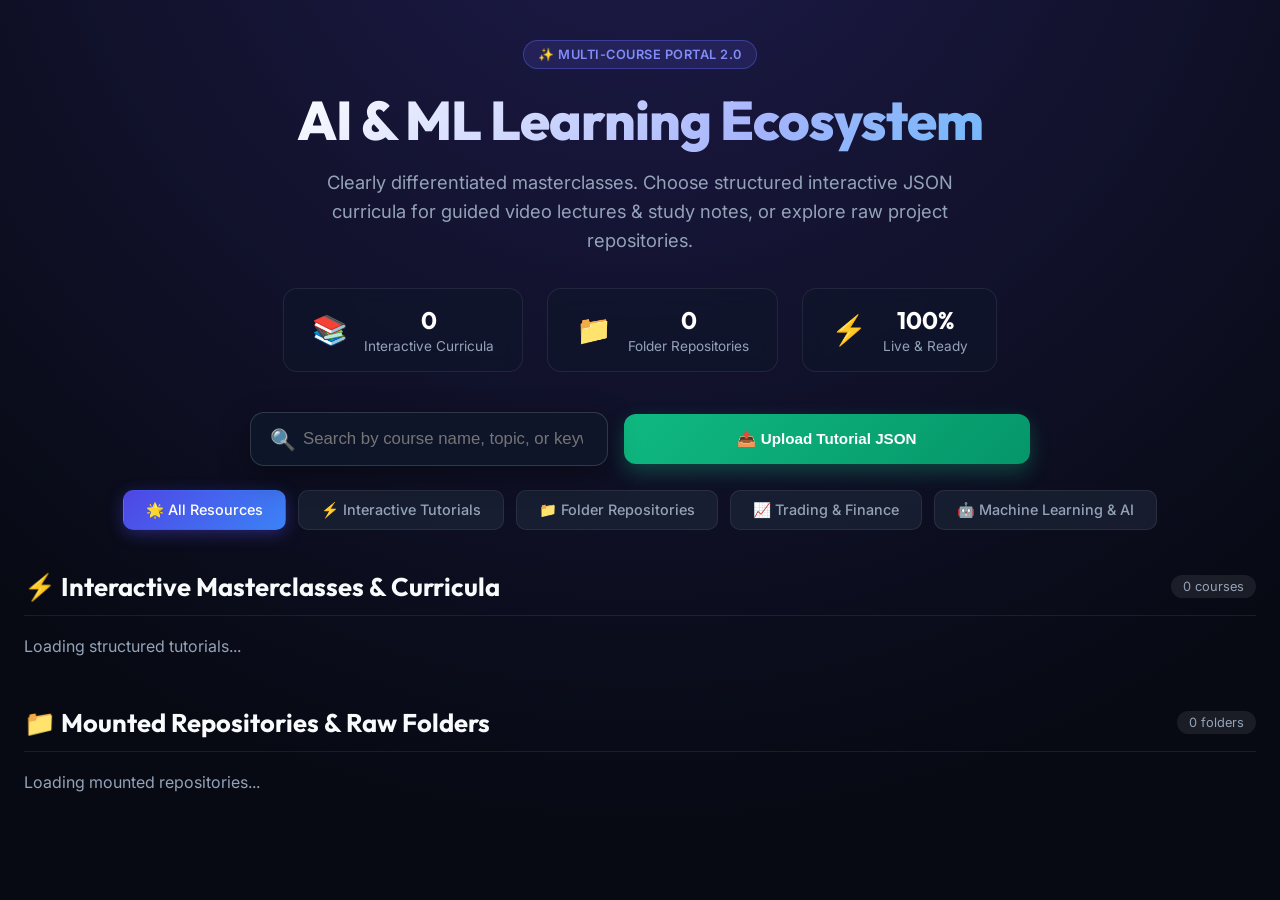
==== index.html @ dd0dc94d "initial commit" ====
<!DOCTYPE html>
<html lang="en">
<head>
    <meta charset="UTF-8">
    <meta name="viewport" content="width=device-width, initial-scale=1.0">
    <title>🚀 AI & ML Learning Ecosystem</title>
    <link rel="icon" href="data:image/svg+xml,<svg xmlns=%22http://www.w3.org/2000/svg%22 viewBox=%220 0 100 100%22><text y=%22.9em%22 font-size=%2290%22>🚀</text></svg>">
    <link href="https://fonts.googleapis.com/css2?family=Outfit:wght@400;500;600;700;800&family=Inter:wght@300;400;500;600&display=swap" rel="stylesheet">
    <style>
        :root {
            --bg-dark: #070a13;
            --bg-card: rgba(26, 35, 51, 0.75);
            --bg-card-hover: rgba(36, 48, 71, 0.85);
            --border: rgba(255, 255, 255, 0.08);
            --border-hover: rgba(255, 255, 255, 0.2);
            --primary: #6366f1;
            --primary-glow: rgba(99, 102, 241, 0.35);
            --emerald: #10b981;
            --emerald-glow: rgba(16, 185, 129, 0.35);
            --cyan: #06b6d4;
            --amber: #f59e0b;
            --text-main: #f8fafc;
            --text-muted: #94a3b8;
        }

        * {
            box-sizing: border-box;
            margin: 0;
            padding: 0;
        }

        body {
            font-family: 'Inter', sans-serif;
            background: radial-gradient(circle at 50% -20%, #1e1b4b 0%, var(--bg-dark) 80%);
            color: var(--text-main);
            min-height: 100vh;
            padding: 40px 24px 80px 24px;
            overflow-x: hidden;
        }

        /* Top Bar / Hero */
        .hero {
            max-width: 1240px;
            margin: 0 auto 40px auto;
            text-align: center;
        }

        .badge-pill {
            display: inline-flex;
            align-items: center;
            gap: 8px;
            padding: 6px 14px;
            background: rgba(99, 102, 241, 0.15);
            border: 1px solid rgba(99, 102, 241, 0.4);
            border-radius: 30px;
            font-size: 0.8rem;
            font-weight: 600;
            color: #818cf8;
            letter-spacing: 0.5px;
            text-transform: uppercase;
            margin-bottom: 20px;
        }

        h1 {
            font-family: 'Outfit', sans-serif;
            font-size: 3.4rem;
            font-weight: 800;
            letter-spacing: -1px;
            line-height: 1.15;
            background: linear-gradient(135deg, #ffffff 20%, #a5b4fc 60%, #38bdf8 100%);
            -webkit-background-clip: text;
            -webkit-text-fill-color: transparent;
            margin-bottom: 16px;
        }

        .subtitle {
            color: var(--text-muted);
            font-size: 1.15rem;
            max-width: 680px;
            margin: 0 auto 32px auto;
            line-height: 1.6;
        }

        /* Stats Bar */
        .stats-bar {
            display: flex;
            justify-content: center;
            gap: 24px;
            flex-wrap: wrap;
            margin-bottom: 40px;
        }

        .stat-card {
            background: rgba(15, 23, 42, 0.6);
            border: 1px solid var(--border);
            border-radius: 14px;
            padding: 16px 28px;
            display: flex;
            align-items: center;
            gap: 16px;
            backdrop-filter: blur(8px);
        }

        .stat-icon {
            font-size: 1.8rem;
        }

        .stat-info h4 {
            font-family: 'Outfit', sans-serif;
            font-size: 1.5rem;
            font-weight: 700;
            color: #fff;
        }

        .stat-info span {
            font-size: 0.85rem;
            color: var(--text-muted);
        }

        /* Search & Controls */
        .controls {
            max-width: 1240px;
            margin: 0 auto 40px auto;
            display: flex;
            flex-direction: column;
            gap: 24px;
            align-items: center;
        }

        .search-container {
            width: 100%;
            max-width: 580px;
            position: relative;
        }

        .search-container input {
            width: 100%;
            padding: 16px 24px 16px 52px;
            border-radius: 14px;
            background: rgba(15, 23, 42, 0.85);
            border: 1px solid rgba(255, 255, 255, 0.15);
            color: white;
            font-size: 1.05rem;
            outline: none;
            transition: all 0.3s ease;
            box-shadow: 0 10px 30px rgba(0, 0, 0, 0.4);
        }

        .search-container input:focus {
            border-color: var(--cyan);
            box-shadow: 0 0 0 4px rgba(6, 182, 212, 0.2);
        }

        .search-icon {
            position: absolute;
            left: 20px;
            top: 50%;
            transform: translateY(-50%);
            color: var(--text-muted);
            font-size: 1.3rem;
        }

        /* Filter Tabs */
        .filter-tabs {
            display: flex;
            gap: 12px;
            flex-wrap: wrap;
            justify-content: center;
        }

        .tab-btn {
            background: rgba(30, 41, 59, 0.6);
            border: 1px solid var(--border);
            color: var(--text-muted);
            padding: 10px 22px;
            border-radius: 10px;
            font-family: 'Inter', sans-serif;
            font-size: 0.9rem;
            font-weight: 500;
            cursor: pointer;
            transition: all 0.25s ease;
            display: flex;
            align-items: center;
            gap: 8px;
        }

        .tab-btn:hover {
            color: #fff;
            background: rgba(51, 65, 85, 0.8);
            border-color: rgba(255, 255, 255, 0.25);
        }

        .tab-btn.active {
            background: linear-gradient(135deg, #4f46e5, #3b82f6);
            color: #fff;
            border-color: transparent;
            box-shadow: 0 4px 16px rgba(79, 70, 229, 0.4);
        }

        /* Content Sections */
        .main-container {
            max-width: 1240px;
            margin: 0 auto;
        }

        .section-header {
            display: flex;
            align-items: center;
            justify-content: space-between;
            margin: 40px 0 20px 0;
            padding-bottom: 12px;
            border-bottom: 1px solid var(--border);
        }

        .section-header h2 {
            font-family: 'Outfit', sans-serif;
            font-size: 1.6rem;
            font-weight: 700;
            display: flex;
            align-items: center;
            gap: 12px;
        }

        .section-badge {
            background: rgba(255, 255, 255, 0.08);
            padding: 4px 12px;
            border-radius: 20px;
            font-size: 0.8rem;
            color: var(--text-muted);
        }

        .grid {
            display: grid;
            grid-template-columns: repeat(auto-fill, minmax(360px, 1fr));
            gap: 24px;
        }

        /* Cards */
        .card {
            background: var(--bg-card);
            border: 1px solid var(--border);
            border-radius: 18px;
            padding: 28px;
            display: flex;
            flex-direction: column;
            justify-content: space-between;
            backdrop-filter: blur(16px);
            transition: all 0.3s cubic-bezier(0.16, 1, 0.3, 1);
            position: relative;
            overflow: hidden;
        }

        .card:hover {
            transform: translateY(-6px);
            background: var(--bg-card-hover);
        }

        /* Interactive Tutorial Card Styling */
        .card.tutorial {
            border-color: rgba(16, 185, 129, 0.35);
            background: linear-gradient(145deg, rgba(16, 185, 129, 0.06) 0%, rgba(30, 41, 59, 0.8) 100%);
        }

        .card.tutorial:hover {
            border-color: rgba(16, 185, 129, 0.7);
            box-shadow: 0 16px 36px rgba(16, 185, 129, 0.18);
        }

        .card.tutorial::before {
            content: '';
            position: absolute;
            top: 0;
            left: 0;
            right: 0;
            height: 4px;
            background: linear-gradient(90deg, #10b981, #06b6d4);
        }

        /* Folder Repo Card Styling */
        .card.repo {
            border-color: rgba(99, 102, 241, 0.3);
        }

        .card.repo:hover {
            border-color: rgba(99, 102, 241, 0.6);
            box-shadow: 0 16px 36px rgba(99, 102, 241, 0.15);
        }

        .card-top {
            display: flex;
            align-items: flex-start;
            justify-content: space-between;
            margin-bottom: 20px;
        }

        .card-icon-wrap {
            width: 58px;
            height: 58px;
            border-radius: 14px;
            display: flex;
            align-items: center;
            justify-content: center;
            font-size: 2rem;
        }

        .tutorial .card-icon-wrap {
            background: rgba(16, 185, 129, 0.15);
            border: 1px solid rgba(16, 185, 129, 0.3);
        }

        .repo .card-icon-wrap {
            background: rgba(99, 102, 241, 0.15);
            border: 1px solid rgba(99, 102, 241, 0.3);
        }

        .type-pill {
            font-size: 0.75rem;
            font-weight: 700;
            padding: 6px 12px;
            border-radius: 20px;
            text-transform: uppercase;
            letter-spacing: 0.6px;
        }

        .tutorial .type-pill {
            background: rgba(16, 185, 129, 0.2);
            color: #34d399;
            border: 1px solid rgba(16, 185, 129, 0.4);
        }

        .repo .type-pill {
            background: rgba(99, 102, 241, 0.2);
            color: #818cf8;
            border: 1px solid rgba(99, 102, 241, 0.4);
        }

        .card h3 {
            font-family: 'Outfit', sans-serif;
            font-size: 1.35rem;
            font-weight: 700;
            color: #fff;
            margin-bottom: 10px;
            line-height: 1.35;
        }

        .card p.desc {
            color: var(--text-muted);
            font-size: 0.92rem;
            line-height: 1.5;
            margin-bottom: 22px;
        }

        .tags-list {
            display: flex;
            gap: 8px;
            flex-wrap: wrap;
            margin-bottom: 24px;
        }

        .tag {
            font-size: 0.78rem;
            background: rgba(255, 255, 255, 0.06);
            color: #cbd5e1;
            padding: 4px 10px;
            border-radius: 6px;
        }

        .action-row {
            display: flex;
            gap: 12px;
            margin-top: auto;
        }

        .btn {
            flex: 1;
            display: inline-flex;
            align-items: center;
            justify-content: center;
            gap: 8px;
            padding: 13px 20px;
            border-radius: 12px;
            font-size: 0.95rem;
            font-weight: 600;
            text-decoration: none;
            transition: all 0.2s ease;
            cursor: pointer;
            border: none;
        }

        .btn-launch {
            background: linear-gradient(135deg, #10b981, #059669);
            color: white;
            box-shadow: 0 4px 14px rgba(16, 185, 129, 0.3);
        }

        .btn-launch:hover {
            background: linear-gradient(135deg, #059669, #047857);
            box-shadow: 0 6px 20px rgba(16, 185, 129, 0.45);
            transform: translateY(-2px);
        }

        .btn-repo {
            background: linear-gradient(135deg, #6366f1, #4f46e5);
            color: white;
            box-shadow: 0 4px 14px rgba(99, 102, 241, 0.3);
        }

        .btn-repo:hover {
            background: linear-gradient(135deg, #4f46e5, #4338ca);
            box-shadow: 0 6px 20px rgba(99, 102, 241, 0.45);
            transform: translateY(-2px);
        }

        .btn-secondary {
            background: rgba(255, 255, 255, 0.08);
            color: var(--text-main);
            border: 1px solid var(--border);
        }

        .btn-secondary:hover {
            background: rgba(255, 255, 255, 0.15);
            border-color: rgba(255, 255, 255, 0.3);
        }

        /* Empty state */
        .empty-state {
            grid-column: 1 / -1;
            text-align: center;
            padding: 60px 20px;
            background: rgba(15, 23, 42, 0.5);
            border: 1px dashed var(--border);
            border-radius: 16px;
        }
    </style>
</head>
<body>

    <div class="hero">
        <div class="badge-pill">✨ Multi-Course Portal 2.0</div>
        <h1>AI & ML Learning Ecosystem</h1>
        <p class="subtitle">Clearly differentiated masterclasses. Choose structured interactive JSON curricula for guided video lectures & study notes, or explore raw project repositories.</p>

        <div class="stats-bar">
            <div class="stat-card">
                <div class="stat-icon">📚</div>
                <div class="stat-info">
                    <h4 id="stat-tutorials">0</h4>
                    <span>Interactive Curricula</span>
                </div>
            </div>
            <div class="stat-card">
                <div class="stat-icon">📁</div>
                <div class="stat-info">
                    <h4 id="stat-repos">0</h4>
                    <span>Folder Repositories</span>
                </div>
            </div>
            <div class="stat-card">
                <div class="stat-icon">⚡</div>
                <div class="stat-info">
                    <h4>100%</h4>
                    <span>Live & Ready</span>
                </div>
            </div>
        </div>
    </div>

    <div class="controls">
        <div style="display:flex; gap:16px; width:100%; max-width:780px; align-items:center;">
            <div class="search-container" style="flex:1;">
                <span class="search-icon">🔍</span>
                <input type="text" id="search-input" placeholder="Search by course name, topic, or keyword..." oninput="filterAndRender()">
            </div>
            <button onclick="openUploadModal()" class="btn btn-launch" style="padding:16px 24px; white-space:nowrap; box-shadow:0 8px 20px rgba(16,185,129,0.3);">
                <span>📤 Upload Tutorial JSON</span>
            </button>
        </div>

        <div class="filter-tabs">
            <button class="tab-btn active" onclick="setFilter('all', this)">🌟 All Resources</button>
            <button class="tab-btn" onclick="setFilter('tutorials', this)">⚡ Interactive Tutorials</button>
            <button class="tab-btn" onclick="setFilter('repos', this)">📁 Folder Repositories</button>
            <button class="tab-btn" onclick="setFilter('trading', this)">📈 Trading & Finance</button>
            <button class="tab-btn" onclick="setFilter('ml', this)">🤖 Machine Learning & AI</button>
        </div>
    </div>

    <div class="main-container">
        <!-- Interactive Tutorials Section -->
        <div id="section-tutorials-wrap">
            <div class="section-header">
                <h2>⚡ Interactive Masterclasses & Curricula</h2>
                <span class="section-badge" id="count-tutorials">0 courses</span>
            </div>
            <div class="grid" id="grid-tutorials">
                <p style="color:var(--text-muted); grid-column:1/-1;">Loading structured tutorials...</p>
            </div>
        </div>

        <!-- Folder Repositories Section -->
        <div id="section-repos-wrap" style="margin-top: 50px;">
            <div class="section-header">
                <h2>📁 Mounted Repositories & Raw Folders</h2>
                <span class="section-badge" id="count-repos">0 folders</span>
            </div>
            <div class="grid" id="grid-repos">
                <p style="color:var(--text-muted); grid-column:1/-1;">Loading mounted repositories...</p>
            </div>
        </div>
    </div>

    <script>
        let allTutorials = [];
        let allRepos = [];
        let currentFilter = 'all';

        async function initPortal() {
            try {
                const [jsonsRes, reposRes] = await Promise.all([
                    fetch('/api/course_jsons').catch(() => ({ json: () => [] })),
                    fetch('/api/courses').catch(() => ({ json: () => [] }))
                ]);
                const jsons = await jsonsRes.json();
                const dirs = await reposRes.json();

                // Process tutorials
                allTutorials = jsons.map(j => {
                    const tLow = j.title.toLowerCase();
                    const isTrading = tLow.includes("market") || tLow.includes("profile") || tLow.includes("order") || tLow.includes("trade");
                    const isML = tLow.includes("python") || tLow.includes("ml") || tLow.includes("data") || tLow.includes("bootcamp");
                    
                    let tags = ["Interactive Course", "Video Summaries", "AI Assistant"];
                    if (isTrading) tags.unshift("📈 Trading & Finance");
                    if (isML) tags.unshift("🤖 Python & Data Science");

                    return {
                        id: j.filename,
                        title: j.title.replace(/[_-]/g, " "),
                        rawTitle: j.title,
                        filename: j.filename,
                        type: 'tutorial',
                        category: isTrading ? 'trading' : (isML ? 'ml' : 'general'),
                        desc: isTrading 
                            ? "Comprehensive trading masterclass covering market profile, volume distribution, and order flow dynamics."
                            : "Structured bootcamp curriculum with Python notebooks, data sets, lecture slide breakdowns, and interactive notes.",
                        tags: tags
                    };
                });

                // Process repos
                allRepos = dirs.map(d => {
                    const dLow = d.name.toLowerCase();
                    const isTrading = dLow.includes("market") || dLow.includes("profile") || dLow.includes("trade");
                    const isML = dLow.includes("python") || dLow.includes("ml") || dLow.includes("bootcamp");

                    return {
                        id: d.name,
                        title: d.name,
                        type: 'repo',
                        category: isTrading ? 'trading' : (isML ? 'ml' : 'general'),
                        subdirs: d.subdirs,
                        files: d.files,
                        has_dashboard: d.has_dashboard,
                        desc: `Mounted course repository containing ${d.subdirs} module folders and ${d.files} study materials.`,
                        tags: ["Mounted Directory", `${d.subdirs} Modules`, `${d.files} Files`]
                    };
                });

                document.getElementById('stat-tutorials').textContent = allTutorials.length;
                document.getElementById('stat-repos').textContent = allRepos.length;

                filterAndRender();
            } catch (err) {
                console.error("Error loading courses:", err);
            }
        }

        function setFilter(filter, btn) {
            currentFilter = filter;
            document.querySelectorAll('.tab-btn').forEach(b => b.classList.remove('active'));
            if (btn) btn.classList.add('active');
            filterAndRender();
        }

        function filterAndRender() {
            const query = document.getElementById('search-input').value.toLowerCase().trim();

            const matchFilter = (item) => {
                if (currentFilter === 'tutorials' && item.type !== 'tutorial') return false;
                if (currentFilter === 'repos' && item.type !== 'repo') return false;
                if (currentFilter === 'trading' && item.category !== 'trading') return false;
                if (currentFilter === 'ml' && item.category !== 'ml') return false;
                return true;
            };

            const matchQuery = (item) => {
                if (!query) return true;
                return item.title.toLowerCase().includes(query) || item.desc.toLowerCase().includes(query);
            };

            const filteredTutorials = allTutorials.filter(t => matchFilter(t) && matchQuery(t));
            const filteredRepos = allRepos.filter(r => matchFilter(r) && matchQuery(r));

            // Render Tutorials
            const tutWrap = document.getElementById('section-tutorials-wrap');
            const tutGrid = document.getElementById('grid-tutorials');
            document.getElementById('count-tutorials').textContent = `${filteredTutorials.length} courses`;

            if (currentFilter === 'repos' || (filteredTutorials.length === 0 && filteredRepos.length > 0 && currentFilter !== 'tutorials')) {
                tutWrap.style.display = 'none';
            } else {
                tutWrap.style.display = 'block';
                if (filteredTutorials.length === 0) {
                    tutGrid.innerHTML = `<div class="empty-state">No interactive tutorials match your criteria.</div>`;
                } else {
                    tutGrid.innerHTML = filteredTutorials.map(t => `
                        <div class="card tutorial">
                            <div>
                                <div class="card-top">
                                    <div class="card-icon-wrap">📚</div>
                                    <span class="type-pill">⚡ Interactive Curriculum</span>
                                </div>
                                <h3>${t.title}</h3>
                                <p class="desc">${t.desc}</p>
                                <div class="tags-list">
                                    ${t.tags.map(tag => `<span class="tag">${tag}</span>`).join('')}
                                </div>
                            </div>
                            <div class="action-row">
                                <a href="/tutorial_dashboard.html?file=${encodeURIComponent(t.filename)}" target="_blank" class="btn btn-launch">
                                    <span>Launch Interactive Hub</span> ↗
                                </a>
                            </div>
                        </div>
                    `).join('');
                }
            }

            // Render Repos
            const repoWrap = document.getElementById('section-repos-wrap');
            const repoGrid = document.getElementById('grid-repos');
            document.getElementById('count-repos').textContent = `${filteredRepos.length} folders`;

            if (currentFilter === 'tutorials' || (filteredRepos.length === 0 && filteredTutorials.length > 0 && currentFilter !== 'repos')) {
                repoWrap.style.display = 'none';
            } else {
                repoWrap.style.display = 'block';
                if (filteredRepos.length === 0) {
                    repoGrid.innerHTML = `<div class="empty-state">No repositories match your criteria.</div>`;
                } else {
                    repoGrid.innerHTML = filteredRepos.map(r => `
                        <div class="card repo">
                            <div>
                                <div class="card-top">
                                    <div class="card-icon-wrap">📁</div>
                                    <span class="type-pill">📂 Mounted Directory</span>
                                </div>
                                <h3>${r.title}</h3>
                                <p class="desc">${r.desc}</p>
                                <div class="tags-list">
                                    ${r.tags.map(tag => `<span class="tag">${tag}</span>`).join('')}
                                </div>
                            </div>
                            <div class="action-row">
                                <a href="/courses/${encodeURIComponent(r.title)}/${r.has_dashboard ? 'tutorial_dashboard.html' : ''}" target="_blank" class="btn btn-repo">
                                    <span>Launch UI</span> ↗
                                </a>
                            </div>
                        </div>
                    `).join('');
                }
            }
        }

        initPortal();

        let selectedUploadFile = null;
        let parsedUploadData = null;

        function openUploadModal() {
            document.getElementById('upload-modal').style.display = 'flex';
        }

        function closeUploadModal() {
            document.getElementById('upload-modal').style.display = 'none';
            selectedUploadFile = null;
            parsedUploadData = null;
            document.getElementById('drop-zone-text').innerText = 'Click to choose a .json file';
            document.getElementById('confirm-upload-btn').disabled = true;
            document.getElementById('upload-status').innerText = '';
        }

        function handleFileSelect(event) {
            const file = event.target.files[0];
            if (!file) return;
            selectedUploadFile = file;
            document.getElementById('drop-zone-text').innerText = `📄 ${file.name}`;
            
            const reader = new FileReader();
            reader.onload = (e) => {
                try {
                    parsedUploadData = JSON.parse(e.target.result);
                    const count = Array.isArray(parsedUploadData) ? parsedUploadData.length : 1;
                    document.getElementById('upload-status').innerHTML = `<span style="color:#34d399;">✅ Valid JSON detected (${count} course sections)</span>`;
                    document.getElementById('confirm-upload-btn').disabled = false;
                } catch (err) {
                    document.getElementById('upload-status').innerHTML = `<span style="color:#f43f5e;">❌ Invalid JSON syntax: ${err.message}</span>`;
                    document.getElementById('confirm-upload-btn').disabled = true;
                }
            };
            reader.readAsText(file);
        }

        async function submitTutorialUpload() {
            if (!selectedUploadFile || !parsedUploadData) return;
            const btn = document.getElementById('confirm-upload-btn');
            btn.disabled = true;
            btn.innerText = '⏳ Uploading...';
            
            try {
                const res = await fetch('/api/upload_tutorial', {
                    method: 'POST',
                    headers: { 'Content-Type': 'application/json' },
                    body: JSON.stringify({
                        filename: selectedUploadFile.name,
                        data: parsedUploadData
                    })
                });
                const resp = await res.json();
                if (resp.success) {
                    btn.innerText = '✅ Saved!';
                    setTimeout(() => {
                        window.location.href = `/tutorial_dashboard.html?file=${encodeURIComponent(resp.filename)}`;
                    }, 500);
                } else {
                    throw new Error(resp.error || "Upload failed");
                }
            } catch (err) {
                document.getElementById('upload-status').innerHTML = `<span style="color:#f43f5e;">❌ Error: ${err.message}</span>`;
                btn.disabled = false;
                btn.innerText = 'Retry Save 🚀';
            }
        }
    </script>

    <!-- Upload Modal -->
    <div id="upload-modal" style="display:none; position:fixed; top:0; left:0; width:100%; height:100%; background:rgba(7,10,19,0.85); backdrop-filter:blur(10px); z-index:9999; justify-content:center; align-items:center;">
        <div style="background:#1a2333; border:1px solid rgba(255,255,255,0.15); border-radius:20px; width:90%; max-width:500px; padding:32px; position:relative; box-shadow:0 20px 50px rgba(0,0,0,0.5);">
            <h3 style="font-family:'Outfit',sans-serif; font-size:1.5rem; margin-bottom:8px; color:#fff;">📤 Upload New Tutorial JSON</h3>
            <p style="color:#94a3b8; font-size:0.9rem; margin-bottom:24px;">Select or drop a structured course JSON file to immediately add it to your learning portal.</p>
            
            <input type="file" id="json-file-input" accept=".json" style="display:none;" onchange="handleFileSelect(event)">
            <div id="drop-zone" onclick="document.getElementById('json-file-input').click()" style="border:2px dashed rgba(16,185,129,0.4); background:rgba(16,185,129,0.05); border-radius:14px; padding:36px 20px; text-align:center; cursor:pointer; transition:all 0.2s;">
                <span style="font-size:2.5rem; display:block; margin-bottom:12px;">📁</span>
                <strong id="drop-zone-text" style="color:#34d399; font-size:1.05rem;">Click to choose a .json file</strong>
                <span style="display:block; color:#64748b; font-size:0.8rem; margin-top:6px;">or drag and drop here</span>
            </div>

            <div id="upload-status" style="margin-top:18px; font-size:0.9rem; color:#f8fafc; text-align:center;"></div>

            <div style="display:flex; gap:12px; margin-top:28px;">
                <button onclick="closeUploadModal()" class="btn btn-secondary" style="flex:1;">Cancel</button>
                <button id="confirm-upload-btn" onclick="submitTutorialUpload()" class="btn btn-launch" style="flex:1;" disabled>Save & Launch 🚀</button>
            </div>
        </div>
    </div>
</body>
</html>
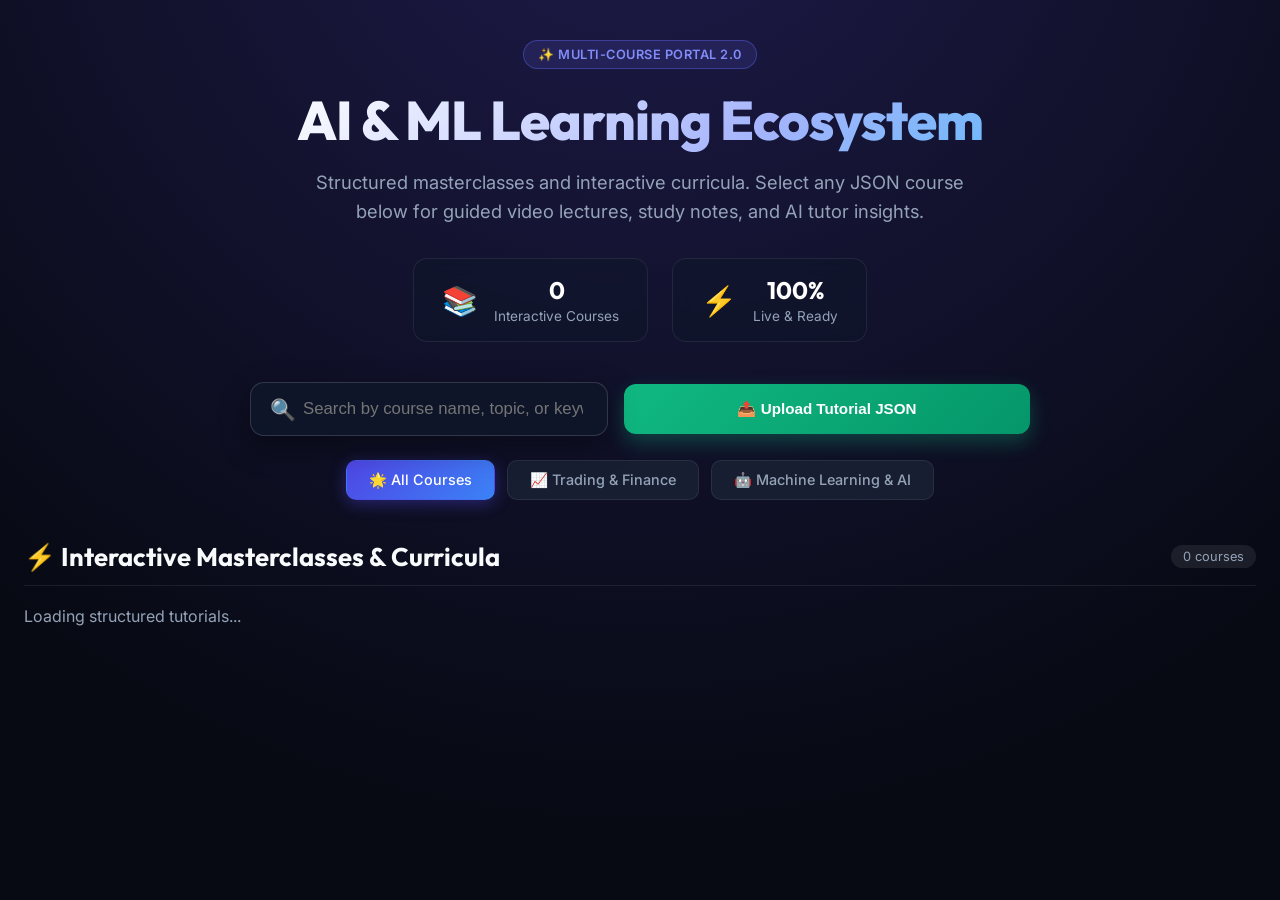
==== commit d3eb49a2: "updated" ====
--- a/index.html
+++ b/index.html
@@ -438,21 +438,14 @@
     <div class="hero">
         <div class="badge-pill">✨ Multi-Course Portal 2.0</div>
         <h1>AI & ML Learning Ecosystem</h1>
-        <p class="subtitle">Clearly differentiated masterclasses. Choose structured interactive JSON curricula for guided video lectures & study notes, or explore raw project repositories.</p>
+        <p class="subtitle">Structured masterclasses and interactive curricula. Select any JSON course below for guided video lectures, study notes, and AI tutor insights.</p>
 
         <div class="stats-bar">
             <div class="stat-card">
                 <div class="stat-icon">📚</div>
                 <div class="stat-info">
                     <h4 id="stat-tutorials">0</h4>
-                    <span>Interactive Curricula</span>
-                </div>
-            </div>
-            <div class="stat-card">
-                <div class="stat-icon">📁</div>
-                <div class="stat-info">
-                    <h4 id="stat-repos">0</h4>
-                    <span>Folder Repositories</span>
+                    <span>Interactive Courses</span>
                 </div>
             </div>
             <div class="stat-card">
@@ -477,9 +470,7 @@
         </div>
 
         <div class="filter-tabs">
-            <button class="tab-btn active" onclick="setFilter('all', this)">🌟 All Resources</button>
-            <button class="tab-btn" onclick="setFilter('tutorials', this)">⚡ Interactive Tutorials</button>
-            <button class="tab-btn" onclick="setFilter('repos', this)">📁 Folder Repositories</button>
+            <button class="tab-btn active" onclick="setFilter('all', this)">🌟 All Courses</button>
             <button class="tab-btn" onclick="setFilter('trading', this)">📈 Trading & Finance</button>
             <button class="tab-btn" onclick="setFilter('ml', this)">🤖 Machine Learning & AI</button>
         </div>
@@ -497,31 +488,16 @@
             </div>
         </div>
 
-        <!-- Folder Repositories Section -->
-        <div id="section-repos-wrap" style="margin-top: 50px;">
-            <div class="section-header">
-                <h2>📁 Mounted Repositories & Raw Folders</h2>
-                <span class="section-badge" id="count-repos">0 folders</span>
-            </div>
-            <div class="grid" id="grid-repos">
-                <p style="color:var(--text-muted); grid-column:1/-1;">Loading mounted repositories...</p>
-            </div>
-        </div>
     </div>
 
     <script>
         let allTutorials = [];
-        let allRepos = [];
         let currentFilter = 'all';
 
         async function initPortal() {
             try {
-                const [jsonsRes, reposRes] = await Promise.all([
-                    fetch('/api/course_jsons').catch(() => ({ json: () => [] })),
-                    fetch('/api/courses').catch(() => ({ json: () => [] }))
-                ]);
+                const jsonsRes = await fetch('/api/course_jsons').catch(() => ({ json: () => [] }));
                 const jsons = await jsonsRes.json();
-                const dirs = await reposRes.json();
 
                 // Process tutorials
                 allTutorials = jsons.map(j => {
@@ -547,28 +523,7 @@
                     };
                 });
 
-                // Process repos
-                allRepos = dirs.map(d => {
-                    const dLow = d.name.toLowerCase();
-                    const isTrading = dLow.includes("market") || dLow.includes("profile") || dLow.includes("trade");
-                    const isML = dLow.includes("python") || dLow.includes("ml") || dLow.includes("bootcamp");
-
-                    return {
-                        id: d.name,
-                        title: d.name,
-                        type: 'repo',
-                        category: isTrading ? 'trading' : (isML ? 'ml' : 'general'),
-                        subdirs: d.subdirs,
-                        files: d.files,
-                        has_dashboard: d.has_dashboard,
-                        desc: `Mounted course repository containing ${d.subdirs} module folders and ${d.files} study materials.`,
-                        tags: ["Mounted Directory", `${d.subdirs} Modules`, `${d.files} Files`]
-                    };
-                });
-
                 document.getElementById('stat-tutorials').textContent = allTutorials.length;
-                document.getElementById('stat-repos').textContent = allRepos.length;
-
                 filterAndRender();
             } catch (err) {
                 console.error("Error loading courses:", err);
@@ -586,8 +541,6 @@
             const query = document.getElementById('search-input').value.toLowerCase().trim();
 
             const matchFilter = (item) => {
-                if (currentFilter === 'tutorials' && item.type !== 'tutorial') return false;
-                if (currentFilter === 'repos' && item.type !== 'repo') return false;
                 if (currentFilter === 'trading' && item.category !== 'trading') return false;
                 if (currentFilter === 'ml' && item.category !== 'ml') return false;
                 return true;
@@ -599,76 +552,34 @@
             };
 
             const filteredTutorials = allTutorials.filter(t => matchFilter(t) && matchQuery(t));
-            const filteredRepos = allRepos.filter(r => matchFilter(r) && matchQuery(r));
 
             // Render Tutorials
-            const tutWrap = document.getElementById('section-tutorials-wrap');
             const tutGrid = document.getElementById('grid-tutorials');
             document.getElementById('count-tutorials').textContent = `${filteredTutorials.length} courses`;
 
-            if (currentFilter === 'repos' || (filteredTutorials.length === 0 && filteredRepos.length > 0 && currentFilter !== 'tutorials')) {
-                tutWrap.style.display = 'none';
+            if (filteredTutorials.length === 0) {
+                tutGrid.innerHTML = `<div class="empty-state">No interactive tutorials match your criteria.</div>`;
             } else {
-                tutWrap.style.display = 'block';
-                if (filteredTutorials.length === 0) {
-                    tutGrid.innerHTML = `<div class="empty-state">No interactive tutorials match your criteria.</div>`;
-                } else {
-                    tutGrid.innerHTML = filteredTutorials.map(t => `
-                        <div class="card tutorial">
-                            <div>
-                                <div class="card-top">
-                                    <div class="card-icon-wrap">📚</div>
-                                    <span class="type-pill">⚡ Interactive Curriculum</span>
-                                </div>
-                                <h3>${t.title}</h3>
-                                <p class="desc">${t.desc}</p>
-                                <div class="tags-list">
-                                    ${t.tags.map(tag => `<span class="tag">${tag}</span>`).join('')}
-                                </div>
+                tutGrid.innerHTML = filteredTutorials.map(t => `
+                    <div class="card tutorial">
+                        <div>
+                            <div class="card-top">
+                                <div class="card-icon-wrap">📚</div>
+                                <span class="type-pill">⚡ Interactive Curriculum</span>
                             </div>
-                            <div class="action-row">
-                                <a href="/tutorial_dashboard.html?file=${encodeURIComponent(t.filename)}" target="_blank" class="btn btn-launch">
-                                    <span>Launch Interactive Hub</span> ↗
-                                </a>
+                            <h3>${t.title}</h3>
+                            <p class="desc">${t.desc}</p>
+                            <div class="tags-list">
+                                ${t.tags.map(tag => `<span class="tag">${tag}</span>`).join('')}
                             </div>
                         </div>
-                    `).join('');
-                }
-            }
-
-            // Render Repos
-            const repoWrap = document.getElementById('section-repos-wrap');
-            const repoGrid = document.getElementById('grid-repos');
-            document.getElementById('count-repos').textContent = `${filteredRepos.length} folders`;
-
-            if (currentFilter === 'tutorials' || (filteredRepos.length === 0 && filteredTutorials.length > 0 && currentFilter !== 'repos')) {
-                repoWrap.style.display = 'none';
-            } else {
-                repoWrap.style.display = 'block';
-                if (filteredRepos.length === 0) {
-                    repoGrid.innerHTML = `<div class="empty-state">No repositories match your criteria.</div>`;
-                } else {
-                    repoGrid.innerHTML = filteredRepos.map(r => `
-                        <div class="card repo">
-                            <div>
-                                <div class="card-top">
-                                    <div class="card-icon-wrap">📁</div>
-                                    <span class="type-pill">📂 Mounted Directory</span>
-                                </div>
-                                <h3>${r.title}</h3>
-                                <p class="desc">${r.desc}</p>
-                                <div class="tags-list">
-                                    ${r.tags.map(tag => `<span class="tag">${tag}</span>`).join('')}
-                                </div>
-                            </div>
-                            <div class="action-row">
-                                <a href="/courses/${encodeURIComponent(r.title)}/${r.has_dashboard ? 'tutorial_dashboard.html' : ''}" target="_blank" class="btn btn-repo">
-                                    <span>Launch UI</span> ↗
-                                </a>
-                            </div>
+                        <div class="action-row">
+                            <a href="/tutorial_dashboard.html?file=${encodeURIComponent(t.filename)}" target="_blank" class="btn btn-launch">
+                                <span>Launch Interactive Hub</span> ↗
+                            </a>
                         </div>
-                    `).join('');
-                }
+                    </div>
+                `).join('');
             }
         }
 
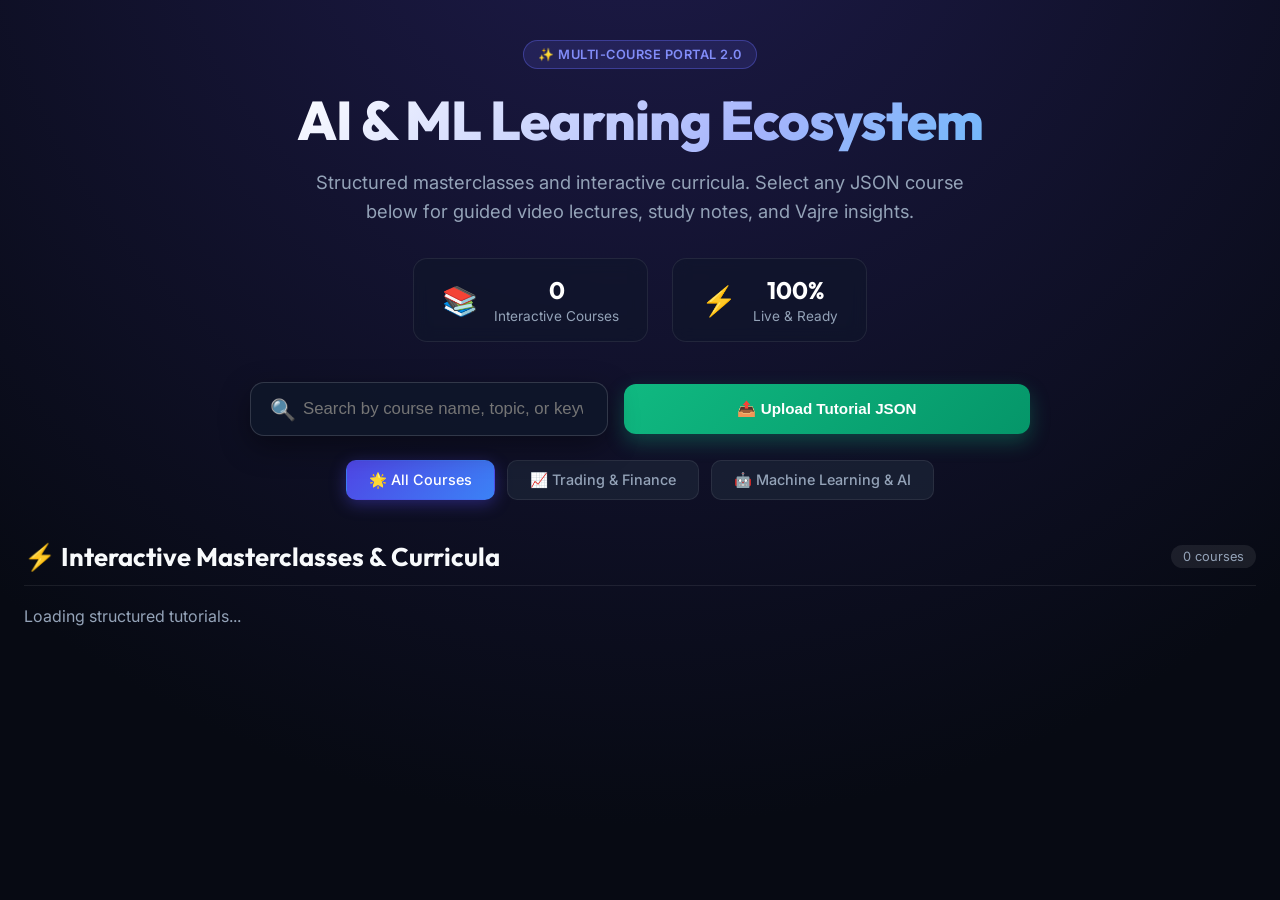
==== commit 06942127: "updated" ====
--- a/index.html
+++ b/index.html
@@ -438,7 +438,7 @@
     <div class="hero">
         <div class="badge-pill">✨ Multi-Course Portal 2.0</div>
         <h1>AI & ML Learning Ecosystem</h1>
-        <p class="subtitle">Structured masterclasses and interactive curricula. Select any JSON course below for guided video lectures, study notes, and AI tutor insights.</p>
+        <p class="subtitle">Structured masterclasses and interactive curricula. Select any JSON course below for guided video lectures, study notes, and Vajre insights.</p>
 
         <div class="stats-bar">
             <div class="stat-card">
